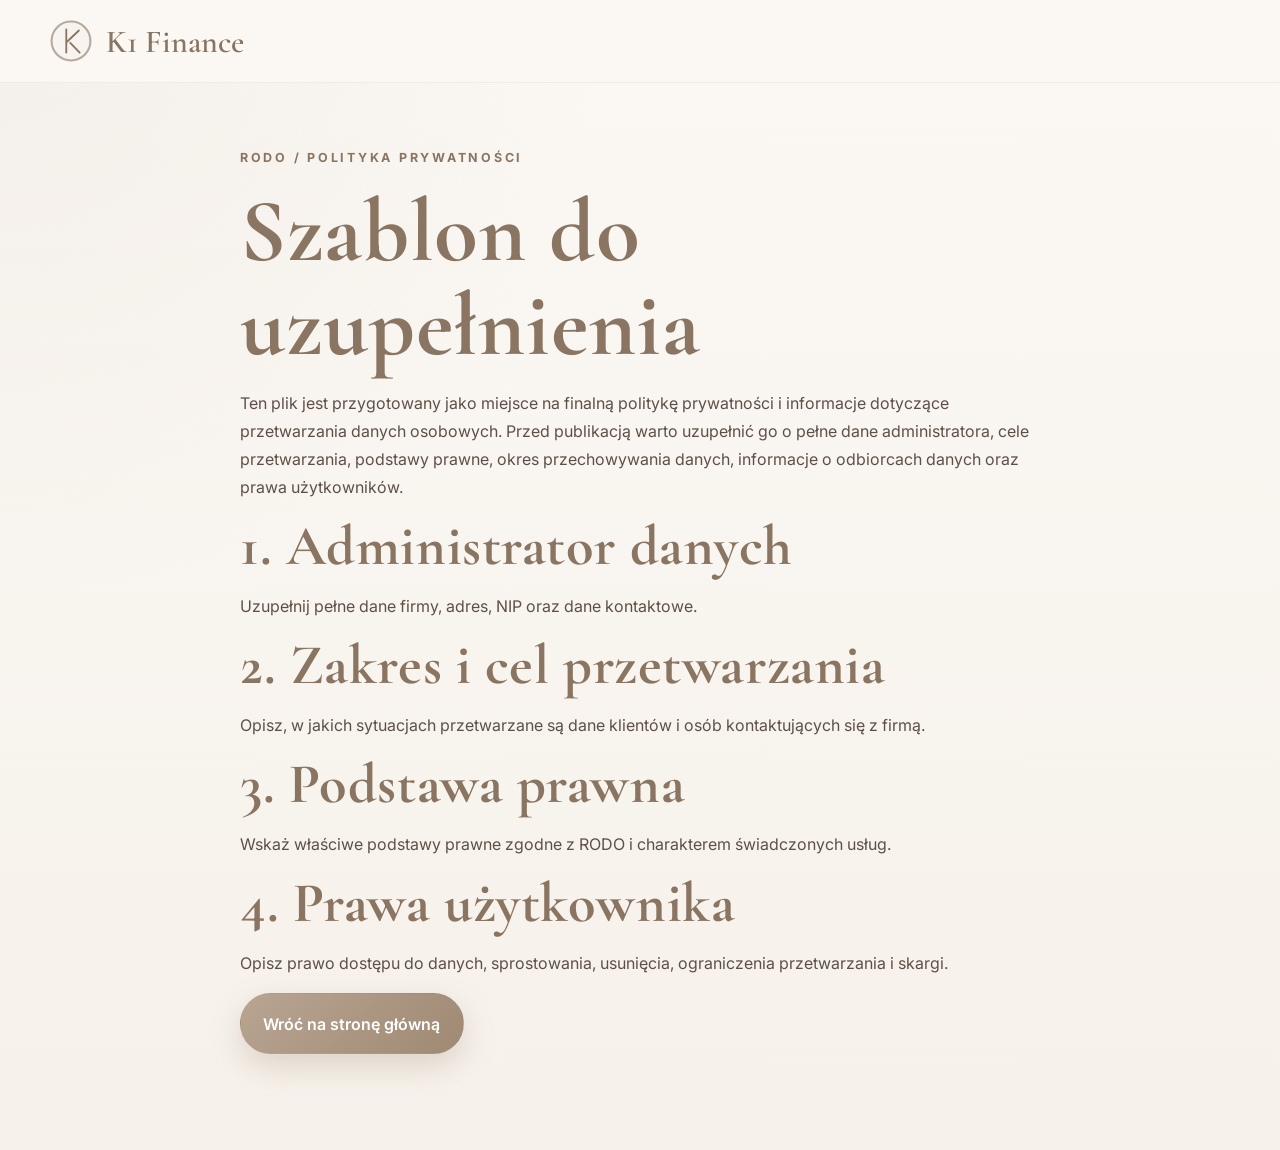
==== privacy.html @ 9436046a "draft" ====
<!DOCTYPE html>
<html lang="pl">
  <head>
    <meta charset="UTF-8" />
    <meta name="viewport" content="width=device-width, initial-scale=1.0" />
    <title>RODO / Polityka prywatności — K1 Finance</title>
    <link rel="preconnect" href="https://fonts.googleapis.com" />
    <link rel="preconnect" href="https://fonts.gstatic.com" crossorigin />
    <link
      href="https://fonts.googleapis.com/css2?family=Cormorant+Garamond:wght@500;600;700&family=Inter:wght@400;500;600;700&display=swap"
      rel="stylesheet"
    />
    <link rel="stylesheet" href="styles.css" />
  </head>
  <body class="privacy-page">
    <header class="header header--solid">
      <div class="container header__inner">
        <a class="brand" href="index.html">
          <img src="assets/logo-mark.svg" alt="K1 Finance" class="brand__mark" />
          <span class="brand__text">K1 Finance</span>
        </a>
      </div>
    </header>

    <main class="section">
      <div class="container prose">
        <p class="section__eyebrow">RODO / Polityka prywatności</p>
        <h1>Szablon do uzupełnienia</h1>
        <p>
          Ten plik jest przygotowany jako miejsce na finalną politykę prywatności i informacje
          dotyczące przetwarzania danych osobowych. Przed publikacją warto uzupełnić go o pełne
          dane administratora, cele przetwarzania, podstawy prawne, okres przechowywania danych,
          informacje o odbiorcach danych oraz prawa użytkowników.
        </p>

        <h2>1. Administrator danych</h2>
        <p>Uzupełnij pełne dane firmy, adres, NIP oraz dane kontaktowe.</p>

        <h2>2. Zakres i cel przetwarzania</h2>
        <p>Opisz, w jakich sytuacjach przetwarzane są dane klientów i osób kontaktujących się z firmą.</p>

        <h2>3. Podstawa prawna</h2>
        <p>Wskaż właściwe podstawy prawne zgodne z RODO i charakterem świadczonych usług.</p>

        <h2>4. Prawa użytkownika</h2>
        <p>Opisz prawo dostępu do danych, sprostowania, usunięcia, ograniczenia przetwarzania i skargi.</p>

        <p><a class="btn btn--primary" href="index.html">Wróć na stronę główną</a></p>
      </div>
    </main>
  </body>
</html>
---- styles.css ----
:root {
  --bg: #f7f3ee;
  --surface: #fffdfa;
  --surface-2: #efe8de;
  --surface-3: rgba(255, 253, 250, 0.72);
  --text: #5d5147;
  --text-strong: #8a7562;
  --line: rgba(138, 117, 98, 0.18);
  --shadow: 0 18px 60px rgba(114, 95, 76, 0.12);
  --radius: 28px;
  --radius-sm: 18px;
  --container: 1180px;
}

* { box-sizing: border-box; }
html { scroll-behavior: smooth; }
body {
  margin: 0;
  font-family: 'Inter', sans-serif;
  background:
    radial-gradient(circle at top left, rgba(190, 178, 165, 0.12), transparent 35%),
    linear-gradient(180deg, #fbf8f4 0%, #f6f1ea 100%);
  color: var(--text);
}
img { max-width: 100%; display: block; }
a { color: inherit; text-decoration: none; }
p { line-height: 1.75; margin: 0 0 1rem; }
h1, h2, h3 {
  margin: 0 0 1rem;
  line-height: 1.05;
  font-family: 'Cormorant Garamond', serif;
  color: var(--text-strong);
  letter-spacing: 0.01em;
}
h1 { font-size: clamp(3rem, 7vw, 6rem); }
h2 { font-size: clamp(2.3rem, 4.4vw, 4rem); }
h3 { font-size: 1.7rem; }

.container { width: min(calc(100% - 2rem), var(--container)); margin: 0 auto; }
.site-shell { overflow: clip; }

.header {
  position: sticky;
  top: 0;
  z-index: 40;
  backdrop-filter: blur(16px);
  background: rgba(251, 248, 244, 0.72);
  border-bottom: 1px solid rgba(138, 117, 98, 0.1);
}
.header--solid { position: relative; background: rgba(251, 248, 244, 0.96); }
.header__inner {
  min-height: 82px;
  display: flex;
  align-items: center;
  justify-content: space-between;
  gap: 1rem;
}
.brand { display: inline-flex; align-items: center; gap: 0.85rem; font-weight: 600; }
.brand__mark { width: 42px; height: 42px; }
.brand__text {
  font-family: 'Cormorant Garamond', serif;
  font-size: 2rem;
  color: var(--text-strong);
}

.nav { display: flex; align-items: center; gap: 1.4rem; }
.nav a { font-size: 0.98rem; color: var(--text); }
.nav__cta {
  padding: 0.8rem 1.1rem;
  border-radius: 999px;
  border: 1px solid rgba(138, 117, 98, 0.18);
  background: rgba(255,255,255,0.65);
}

.nav-toggle {
  display: none;
  width: 46px;
  height: 46px;
  border-radius: 14px;
  border: 1px solid var(--line);
  background: rgba(255,255,255,0.8);
  padding: 0;
}
.nav-toggle span {
  display: block;
  width: 20px;
  height: 2px;
  margin: 5px auto;
  background: var(--text-strong);
}

.hero {
  position: relative;
  padding: 4.5rem 0 3rem;
}
.hero__grid {
  display: grid;
  grid-template-columns: 1.1fr 0.9fr;
  align-items: center;
  gap: 3rem;
}
.eyebrow,
.section__eyebrow {
  text-transform: uppercase;
  letter-spacing: 0.22em;
  color: var(--text-strong);
  font-size: 0.78rem;
  margin-bottom: 1rem;
  font-weight: 700;
}
.hero__lead { font-size: 1.45rem; max-width: 48rem; margin-bottom: 1.4rem; }
.script {
  font-family: 'Parisienne', cursive;
  color: #72675c;
  line-height: 1.45;
}
.hero__list {
  list-style: none;
  padding: 0;
  margin: 1.6rem 0 2rem;
  display: grid;
  grid-template-columns: repeat(2, minmax(0, 1fr));
  gap: 0.95rem;
}
.hero__list li {
  position: relative;
  padding: 1rem 1rem 1rem 3.1rem;
  background: var(--surface-3);
  border: 1px solid rgba(138,117,98,0.14);
  border-radius: 18px;
  box-shadow: var(--shadow);
  min-height: 72px;
  display: flex;
  align-items: center;
}
.hero__list li::before {
  content: '✓';
  position: absolute;
  left: 1rem;
  top: 50%;
  transform: translateY(-50%);
  width: 30px;
  height: 30px;
  border-radius: 50%;
  display: grid;
  place-items: center;
  border: 1px solid rgba(138, 117, 98, 0.25);
  color: var(--text-strong);
  font-weight: 700;
}
.hero__actions,
.consultation__actions,
.pricing-box__cta {
  display: flex;
  flex-wrap: wrap;
  gap: 1rem;
}
.btn {
  display: inline-flex;
  align-items: center;
  justify-content: center;
  min-height: 54px;
  padding: 0.95rem 1.4rem;
  border-radius: 999px;
  border: 1px solid transparent;
  font-weight: 600;
  transition: transform 0.2s ease, box-shadow 0.2s ease, background 0.2s ease;
}
.btn:hover { transform: translateY(-2px); }
.btn--primary {
  background: linear-gradient(135deg, #b8a592 0%, #9f8973 100%);
  color: white;
  box-shadow: 0 12px 30px rgba(159, 137, 115, 0.28);
}
.btn--secondary,
.btn--ghost {
  border-color: rgba(138, 117, 98, 0.18);
  background: rgba(255,255,255,0.68);
}
.trust-row {
  margin-top: 2rem;
  display: grid;
  grid-template-columns: repeat(3, minmax(0, 1fr));
  gap: 1rem;
}
.trust-row article,
.card,
.contact-card,
.pricing-box,
.consultation {
  background: rgba(255, 253, 250, 0.75);
  border: 1px solid rgba(138, 117, 98, 0.14);
  box-shadow: var(--shadow);
  backdrop-filter: blur(10px);
}
.trust-row article {
  border-radius: 22px;
  padding: 1.2rem 1.25rem;
}
.trust-row strong {
  display: block;
  margin-bottom: 0.4rem;
  color: var(--text-strong);
  text-transform: uppercase;
  letter-spacing: 0.06em;
  font-size: 0.88rem;
}

.hero-card {
  position: relative;
  padding: 1rem;
  border-radius: 38px;
  background: linear-gradient(180deg, rgba(255,255,255,0.65), rgba(239,232,222,0.88));
  border: 1px solid rgba(138,117,98,0.16);
  box-shadow: 0 30px 80px rgba(114, 95, 76, 0.18);
}
.hero-card img {
  border-radius: 28px;
  aspect-ratio: 4 / 5;
  object-fit: cover;
  width: 100%;
}
.hero-card__badge {
  position: absolute;
  left: -22px;
  bottom: 24px;
  width: 180px;
  height: 180px;
  border-radius: 50%;
  background: rgba(248, 244, 239, 0.92);
  border: 8px solid rgba(182, 170, 154, 0.45);
  display: grid;
  place-items: center;
  text-align: center;
  box-shadow: var(--shadow);
}
.hero-card__badge span {
  display: block;
  font-family: 'Cormorant Garamond', serif;
  font-size: 4.5rem;
  color: var(--text-strong);
  line-height: 0.8;
}
.hero-card__badge strong {
  display: block;
  font-family: 'Cormorant Garamond', serif;
  font-size: 2.3rem;
  color: var(--text-strong);
  margin-top: -0.3rem;
}
.hero__texture {
  position: absolute;
  border-radius: 999px;
  border: 1px solid rgba(138,117,98,0.12);
  pointer-events: none;
}
.hero__texture--one {
  width: 580px;
  height: 580px;
  left: -300px;
  top: 150px;
}
.hero__texture--two {
  width: 520px;
  height: 520px;
  right: -280px;
  top: -90px;
}

.section { padding: 5rem 0; }
.section--soft {
  background: linear-gradient(180deg, rgba(255,255,255,0.36), rgba(239,232,222,0.28));
  border-top: 1px solid rgba(138,117,98,0.08);
  border-bottom: 1px solid rgba(138,117,98,0.08);
}
.section--accent { background: linear-gradient(180deg, rgba(190,178,165,0.09), rgba(255,255,255,0)); }
.split {
  display: grid;
  grid-template-columns: 0.95fr 1.05fr;
  gap: 2.5rem;
  align-items: start;
}
.section-heading { max-width: 740px; margin-bottom: 2rem; }
.cards { display: grid; gap: 1.3rem; }
.cards--services { grid-template-columns: repeat(4, minmax(0, 1fr)); }
.card {
  border-radius: 28px;
  padding: 1.7rem;
}
.icon-box {
  width: 54px;
  height: 54px;
  display: grid;
  place-items: center;
  border-radius: 16px;
  background: rgba(184, 165, 146, 0.14);
  color: var(--text-strong);
  font-weight: 700;
  margin-bottom: 1rem;
}
.service-card p { margin-bottom: 0; }

.pricing-box,
.consultation {
  border-radius: 36px;
  padding: 2.2rem;
}
.pricing-box {
  display: grid;
  grid-template-columns: 1.15fr 0.85fr;
  gap: 2rem;
  align-items: center;
}
.note { font-size: 0.95rem; color: #76695d; }

.contact-grid {
  display: grid;
  grid-template-columns: 0.9fr 1.1fr;
  gap: 2rem;
  align-items: start;
}
.contact-cards {
  display: grid;
  grid-template-columns: repeat(2, minmax(0, 1fr));
  gap: 1rem;
}
.contact-card {
  border-radius: 24px;
  padding: 1.4rem;
  min-height: 180px;
  display: flex;
  flex-direction: column;
  justify-content: space-between;
}
.contact-card__label {
  display: inline-block;
  margin-bottom: 1rem;
  text-transform: uppercase;
  letter-spacing: 0.14em;
  font-size: 0.76rem;
  color: var(--text-strong);
  font-weight: 700;
}
.contact-card strong {
  font-family: 'Cormorant Garamond', serif;
  font-size: 2rem;
  color: var(--text-strong);
  line-height: 1.1;
}
.contact-card small { color: #7f7267; }

.footer {
  padding: 3rem 0 2rem;
  background: #f1ebe4;
  border-top: 1px solid rgba(138,117,98,0.12);
}
.footer__grid {
  display: grid;
  grid-template-columns: 1.2fr 1fr 1fr 1fr;
  gap: 2rem;
}
.brand--footer { margin-bottom: 1rem; }
.footer__text { max-width: 26rem; }
.footer h3 {
  font-size: 1.35rem;
  margin-bottom: 0.8rem;
}
.footer__list {
  list-style: none;
  padding: 0;
  margin: 0;
  display: grid;
  gap: 0.7rem;
}
.footer__bottom {
  margin-top: 2rem;
  padding-top: 1rem;
  border-top: 1px solid rgba(138,117,98,0.12);
  display: flex;
  justify-content: space-between;
  gap: 1rem;
  flex-wrap: wrap;
  color: #7f7267;
}

.prose { max-width: 800px; }
.privacy-page .section { padding-top: 4rem; }

@media (max-width: 1080px) {
  .hero__grid,
  .split,
  .pricing-box,
  .contact-grid,
  .footer__grid,
  .cards--services {
    grid-template-columns: 1fr 1fr;
  }
  .cards--services { grid-template-columns: repeat(2, minmax(0, 1fr)); }
}

@media (max-width: 820px) {
  h1 { font-size: clamp(2.6rem, 12vw, 4rem); }
  h2 { font-size: clamp(2rem, 10vw, 3rem); }
  .nav-toggle { display: block; }
  .nav {
    position: absolute;
    top: calc(100% + 0.5rem);
    left: 1rem;
    right: 1rem;
    padding: 1rem;
    border-radius: 24px;
    background: rgba(251,248,244,0.97);
    border: 1px solid var(--line);
    box-shadow: var(--shadow);
    display: none;
    flex-direction: column;
    align-items: stretch;
  }
  .nav.is-open { display: flex; }
  .hero__grid,
  .split,
  .pricing-box,
  .contact-grid,
  .footer__grid,
  .cards--services,
  .contact-cards,
  .trust-row,
  .hero__list {
    grid-template-columns: 1fr;
  }
  .hero { padding-top: 2.5rem; }
  .hero-card__badge {
    width: 132px;
    height: 132px;
    left: 10px;
    bottom: -18px;
  }
  .hero-card__badge span { font-size: 3rem; }
  .hero-card__badge strong { font-size: 1.6rem; }
}
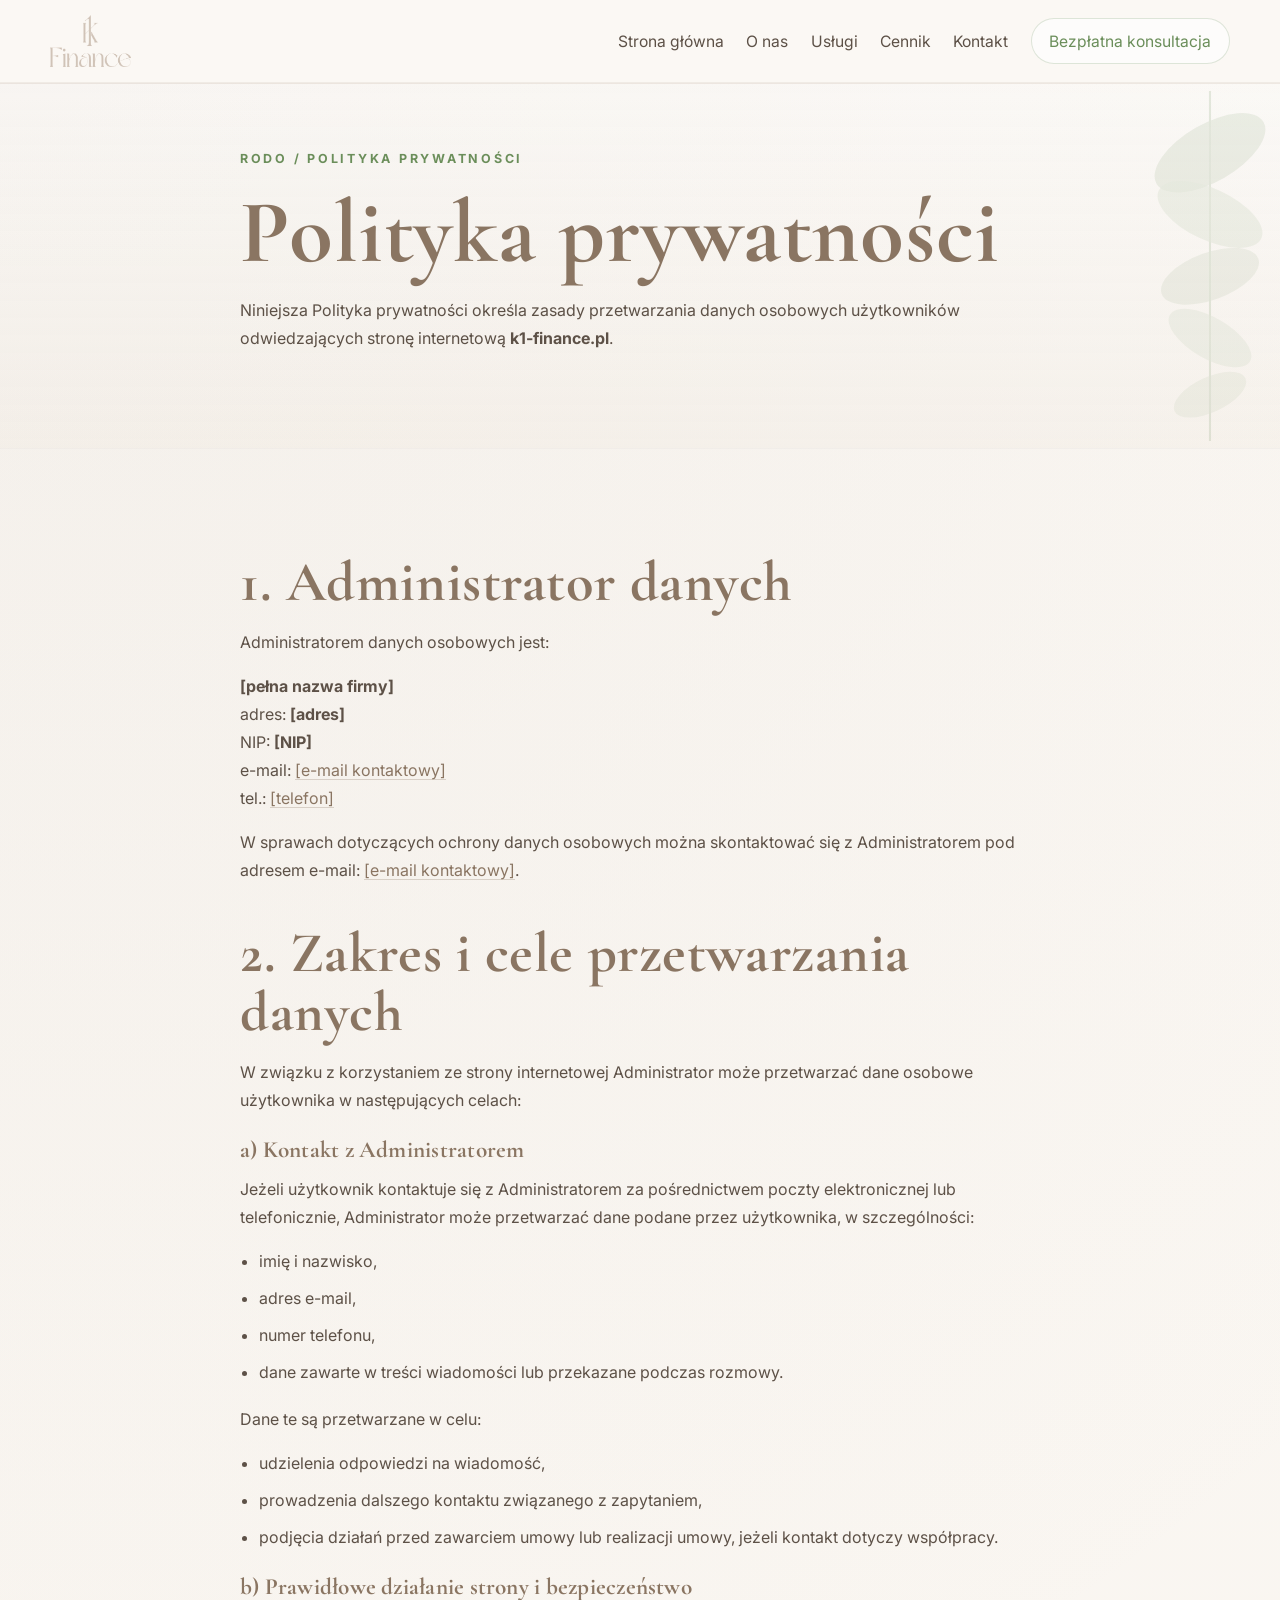
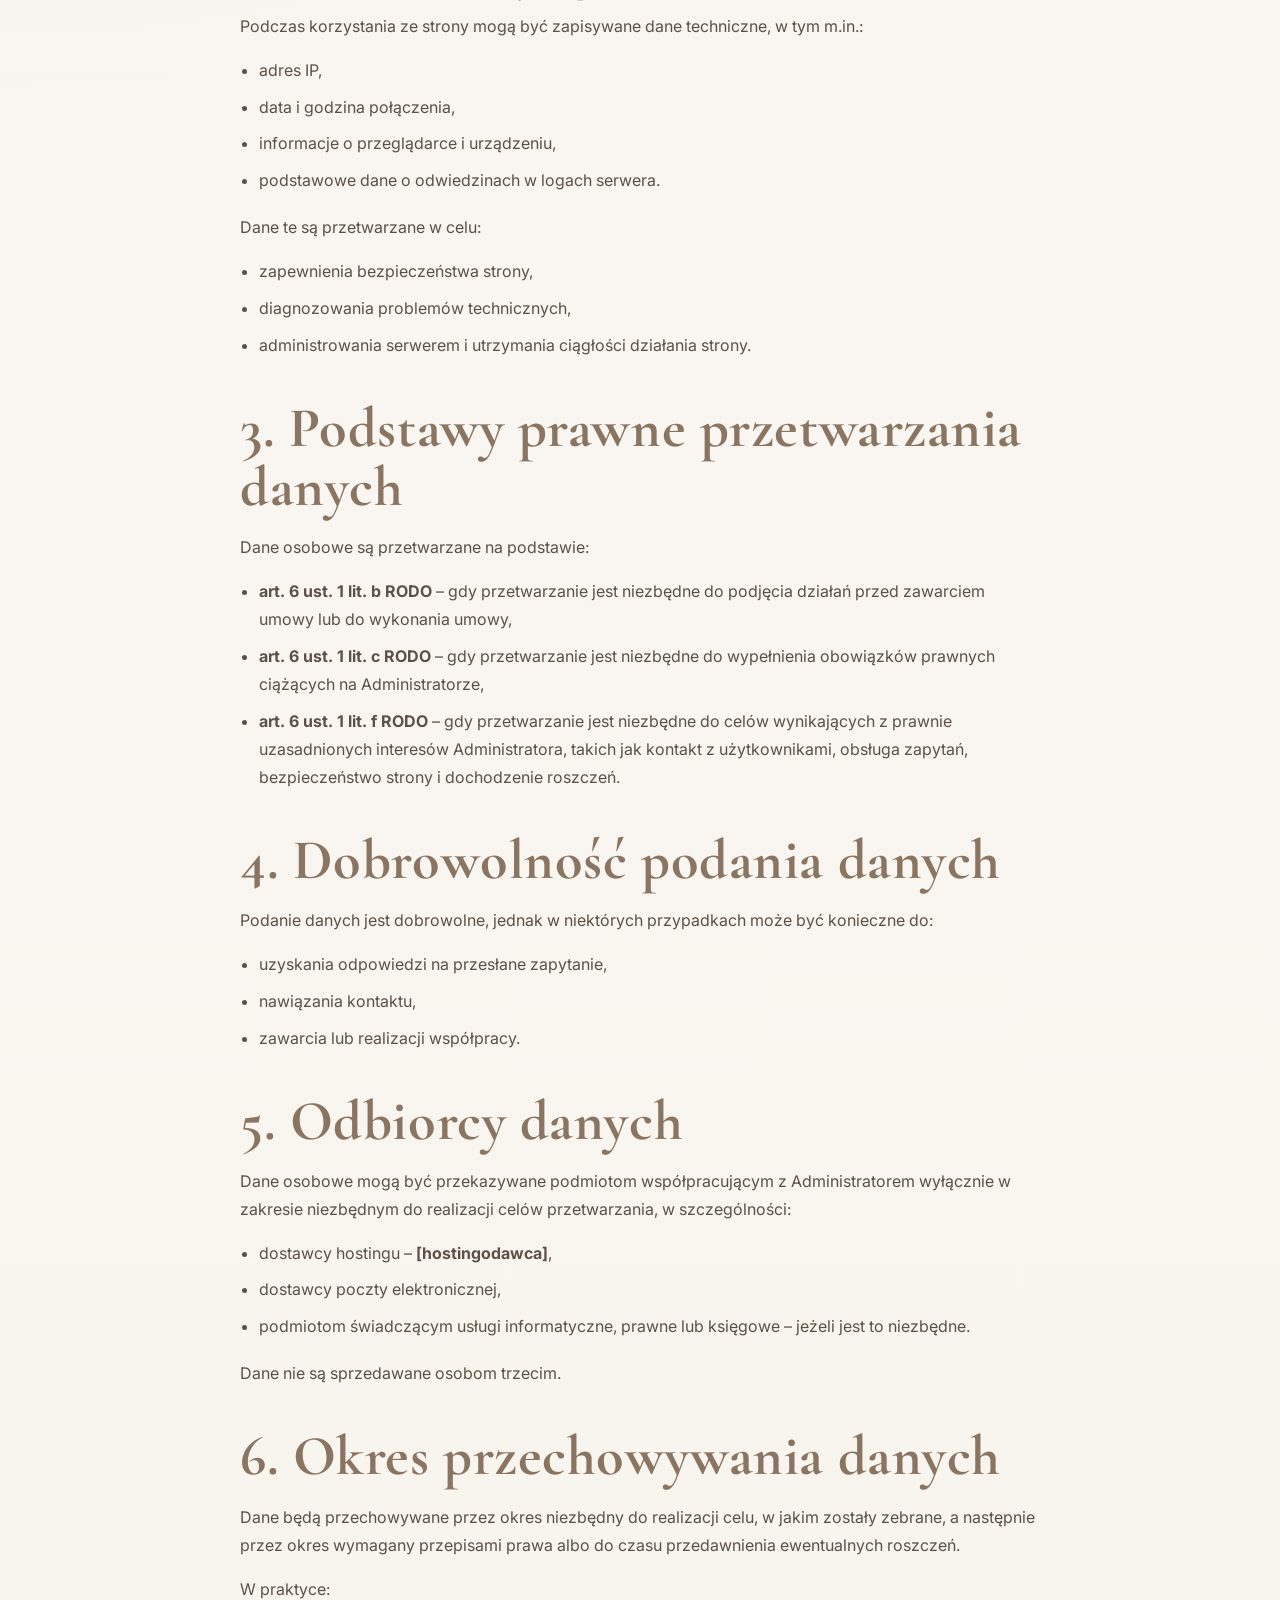
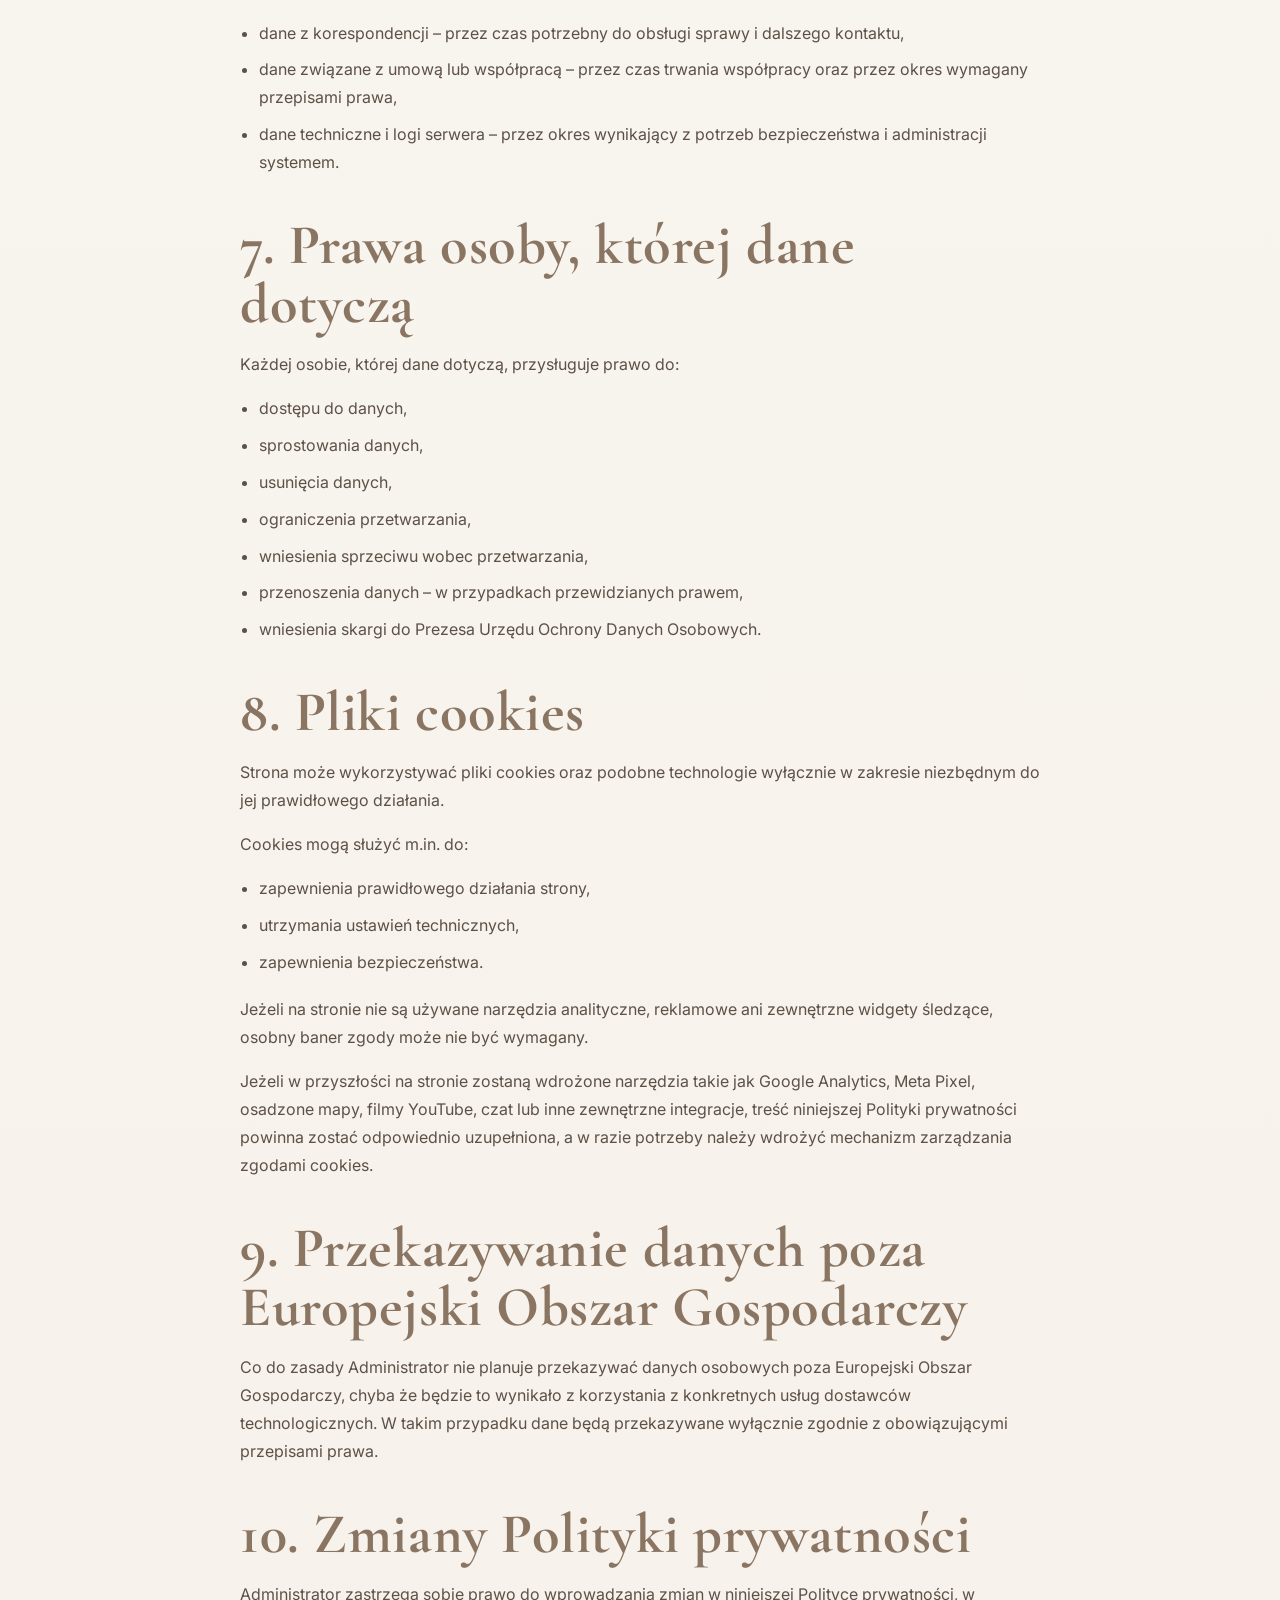
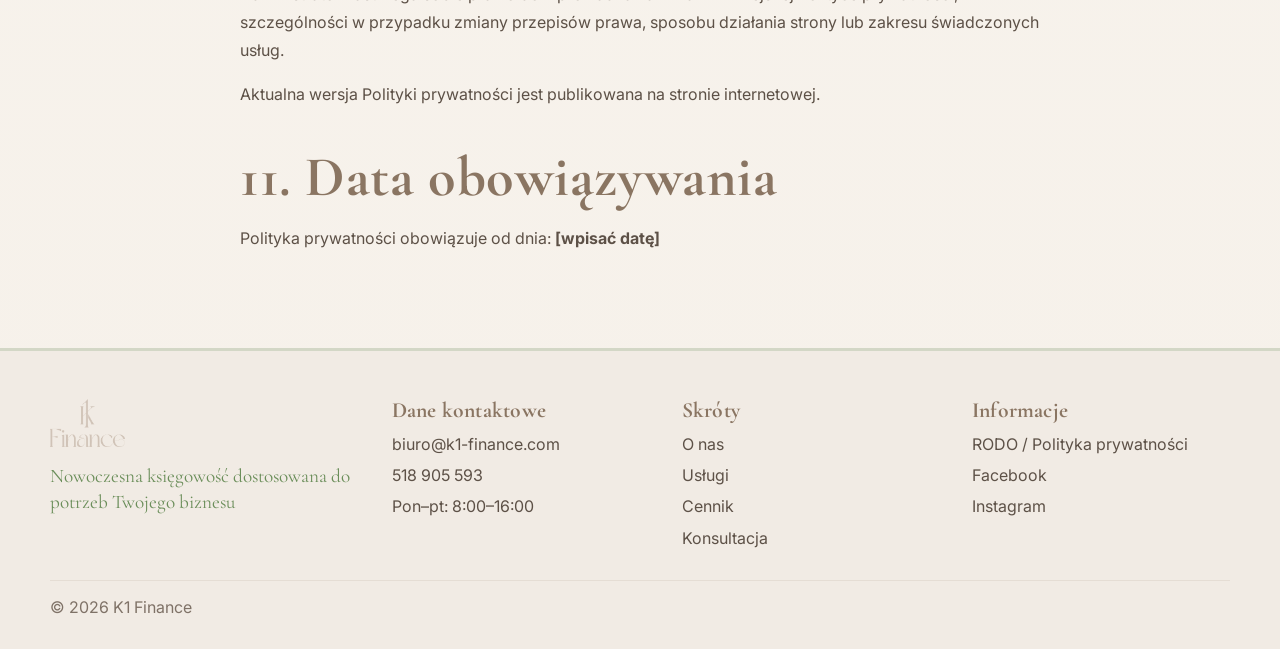
==== commit 62e454ff: "Update rodo" ====
--- a/privacy.html
+++ b/privacy.html
@@ -3,50 +3,271 @@
   <head>
     <meta charset="UTF-8" />
     <meta name="viewport" content="width=device-width, initial-scale=1.0" />
-    <title>RODO / Polityka prywatności — K1 Finance</title>
+    <title>Polityka prywatności — K1 Finance</title>
+    <meta
+      name="description"
+      content="Polityka prywatności i informacje RODO serwisu K1 Finance."
+    />
+    <meta name="theme-color" content="#b7aa9a" />
     <link rel="preconnect" href="https://fonts.googleapis.com" />
     <link rel="preconnect" href="https://fonts.gstatic.com" crossorigin />
     <link
-      href="https://fonts.googleapis.com/css2?family=Cormorant+Garamond:wght@500;600;700&family=Inter:wght@400;500;600;700&display=swap"
+      href="https://fonts.googleapis.com/css2?family=Cormorant+Garamond:wght@500;600;700&family=Inter:wght@400;500;600;700&family=Parisienne&display=swap"
       rel="stylesheet"
     />
+    <link rel="icon" href="assets/logo.png" type="image/svg+xml" />
     <link rel="stylesheet" href="styles.css" />
+    <script defer src="script.js"></script>
   </head>
   <body class="privacy-page">
-    <header class="header header--solid">
-      <div class="container header__inner">
-        <a class="brand" href="index.html">
-          <img src="assets/logo-mark.svg" alt="K1 Finance" class="brand__mark" />
-          <span class="brand__text">K1 Finance</span>
-        </a>
-      </div>
-    </header>
-
-    <main class="section">
-      <div class="container prose">
-        <p class="section__eyebrow">RODO / Polityka prywatności</p>
-        <h1>Szablon do uzupełnienia</h1>
-        <p>
-          Ten plik jest przygotowany jako miejsce na finalną politykę prywatności i informacje
-          dotyczące przetwarzania danych osobowych. Przed publikacją warto uzupełnić go o pełne
-          dane administratora, cele przetwarzania, podstawy prawne, okres przechowywania danych,
-          informacje o odbiorcach danych oraz prawa użytkowników.
-        </p>
-
-        <h2>1. Administrator danych</h2>
-        <p>Uzupełnij pełne dane firmy, adres, NIP oraz dane kontaktowe.</p>
-
-        <h2>2. Zakres i cel przetwarzania</h2>
-        <p>Opisz, w jakich sytuacjach przetwarzane są dane klientów i osób kontaktujących się z firmą.</p>
-
-        <h2>3. Podstawa prawna</h2>
-        <p>Wskaż właściwe podstawy prawne zgodne z RODO i charakterem świadczonych usług.</p>
-
-        <h2>4. Prawa użytkownika</h2>
-        <p>Opisz prawo dostępu do danych, sprostowania, usunięcia, ograniczenia przetwarzania i skargi.</p>
-
-        <p><a class="btn btn--primary" href="index.html">Wróć na stronę główną</a></p>
-      </div>
-    </main>
+    <div class="site-shell">
+      <header class="header header--solid" id="top">
+        <div class="container header__inner">
+          <a class="brand brand--header" href="index.html#top" aria-label="K1 Finance — strona główna">
+            <img src="assets/logo.png" alt="K1 Finance" class="brand__logo" />
+          </a>
+
+          <button class="nav-toggle" aria-expanded="false" aria-controls="site-nav" aria-label="Otwórz menu">
+            <span></span><span></span><span></span>
+          </button>
+
+          <nav class="nav" id="site-nav">
+            <a href="index.html#start">Strona główna</a>
+            <a href="index.html#onas">O nas</a>
+            <a href="index.html#uslugi">Usługi</a>
+            <a href="index.html#wycena">Cennik</a>
+            <a href="index.html#kontakt">Kontakt</a>
+            <a href="index.html#konsultacja" class="nav__cta">Bezpłatna konsultacja</a>
+          </nav>
+        </div>
+      </header>
+
+      <main>
+        <section class="section section--soft section--leaf">
+          <div class="container prose">
+            <p class="section__eyebrow">RODO / Polityka prywatności</p>
+            <h1>Polityka prywatności</h1>
+            <p>
+              Niniejsza Polityka prywatności określa zasady przetwarzania danych osobowych
+              użytkowników odwiedzających stronę internetową <strong>k1-finance.pl</strong>.
+            </p>
+          </div>
+          <div class="leaf-decor leaf-decor--right"></div>
+        </section>
+
+        <section class="section">
+          <div class="container prose">
+            <h2>1. Administrator danych</h2>
+            <p>
+              Administratorem danych osobowych jest:
+            </p>
+            <p>
+              <strong>[pełna nazwa firmy]</strong><br />
+              adres: <strong>[adres]</strong><br />
+              NIP: <strong>[NIP]</strong><br />
+              e-mail: <a href="mailto:[e-mail kontaktowy]">[e-mail kontaktowy]</a><br />
+              tel.: <a href="tel:[telefon]">[telefon]</a>
+            </p>
+            <p>
+              W sprawach dotyczących ochrony danych osobowych można skontaktować się z Administratorem
+              pod adresem e-mail: <a href="mailto:[e-mail kontaktowy]">[e-mail kontaktowy]</a>.
+            </p>
+
+            <h2>2. Zakres i cele przetwarzania danych</h2>
+            <p>
+              W związku z korzystaniem ze strony internetowej Administrator może przetwarzać dane
+              osobowe użytkownika w następujących celach:
+            </p>
+
+            <h3>a) Kontakt z Administratorem</h3>
+            <p>
+              Jeżeli użytkownik kontaktuje się z Administratorem za pośrednictwem poczty elektronicznej
+              lub telefonicznie, Administrator może przetwarzać dane podane przez użytkownika,
+              w szczególności:
+            </p>
+            <ul>
+              <li>imię i nazwisko,</li>
+              <li>adres e-mail,</li>
+              <li>numer telefonu,</li>
+              <li>dane zawarte w treści wiadomości lub przekazane podczas rozmowy.</li>
+            </ul>
+            <p>Dane te są przetwarzane w celu:</p>
+            <ul>
+              <li>udzielenia odpowiedzi na wiadomość,</li>
+              <li>prowadzenia dalszego kontaktu związanego z zapytaniem,</li>
+              <li>podjęcia działań przed zawarciem umowy lub realizacji umowy, jeżeli kontakt dotyczy współpracy.</li>
+            </ul>
+
+            <h3>b) Prawidłowe działanie strony i bezpieczeństwo</h3>
+            <p>
+              Podczas korzystania ze strony mogą być zapisywane dane techniczne, w tym m.in.:
+            </p>
+            <ul>
+              <li>adres IP,</li>
+              <li>data i godzina połączenia,</li>
+              <li>informacje o przeglądarce i urządzeniu,</li>
+              <li>podstawowe dane o odwiedzinach w logach serwera.</li>
+            </ul>
+            <p>Dane te są przetwarzane w celu:</p>
+            <ul>
+              <li>zapewnienia bezpieczeństwa strony,</li>
+              <li>diagnozowania problemów technicznych,</li>
+              <li>administrowania serwerem i utrzymania ciągłości działania strony.</li>
+            </ul>
+
+            <h2>3. Podstawy prawne przetwarzania danych</h2>
+            <p>Dane osobowe są przetwarzane na podstawie:</p>
+            <ul>
+              <li>
+                <strong>art. 6 ust. 1 lit. b RODO</strong> – gdy przetwarzanie jest niezbędne do podjęcia
+                działań przed zawarciem umowy lub do wykonania umowy,
+              </li>
+              <li>
+                <strong>art. 6 ust. 1 lit. c RODO</strong> – gdy przetwarzanie jest niezbędne do wypełnienia
+                obowiązków prawnych ciążących na Administratorze,
+              </li>
+              <li>
+                <strong>art. 6 ust. 1 lit. f RODO</strong> – gdy przetwarzanie jest niezbędne do celów wynikających
+                z prawnie uzasadnionych interesów Administratora, takich jak kontakt z użytkownikami,
+                obsługa zapytań, bezpieczeństwo strony i dochodzenie roszczeń.
+              </li>
+            </ul>
+
+            <h2>4. Dobrowolność podania danych</h2>
+            <p>
+              Podanie danych jest dobrowolne, jednak w niektórych przypadkach może być konieczne do:
+            </p>
+            <ul>
+              <li>uzyskania odpowiedzi na przesłane zapytanie,</li>
+              <li>nawiązania kontaktu,</li>
+              <li>zawarcia lub realizacji współpracy.</li>
+            </ul>
+
+            <h2>5. Odbiorcy danych</h2>
+            <p>
+              Dane osobowe mogą być przekazywane podmiotom współpracującym z Administratorem wyłącznie
+              w zakresie niezbędnym do realizacji celów przetwarzania, w szczególności:
+            </p>
+            <ul>
+              <li>dostawcy hostingu – <strong>[hostingodawca]</strong>,</li>
+              <li>dostawcy poczty elektronicznej,</li>
+              <li>podmiotom świadczącym usługi informatyczne, prawne lub księgowe – jeżeli jest to niezbędne.</li>
+            </ul>
+            <p>Dane nie są sprzedawane osobom trzecim.</p>
+
+            <h2>6. Okres przechowywania danych</h2>
+            <p>
+              Dane będą przechowywane przez okres niezbędny do realizacji celu, w jakim zostały zebrane,
+              a następnie przez okres wymagany przepisami prawa albo do czasu przedawnienia ewentualnych roszczeń.
+            </p>
+            <p>W praktyce:</p>
+            <ul>
+              <li>dane z korespondencji – przez czas potrzebny do obsługi sprawy i dalszego kontaktu,</li>
+              <li>dane związane z umową lub współpracą – przez czas trwania współpracy oraz przez okres wymagany przepisami prawa,</li>
+              <li>dane techniczne i logi serwera – przez okres wynikający z potrzeb bezpieczeństwa i administracji systemem.</li>
+            </ul>
+
+            <h2>7. Prawa osoby, której dane dotyczą</h2>
+            <p>Każdej osobie, której dane dotyczą, przysługuje prawo do:</p>
+            <ul>
+              <li>dostępu do danych,</li>
+              <li>sprostowania danych,</li>
+              <li>usunięcia danych,</li>
+              <li>ograniczenia przetwarzania,</li>
+              <li>wniesienia sprzeciwu wobec przetwarzania,</li>
+              <li>przenoszenia danych – w przypadkach przewidzianych prawem,</li>
+              <li>wniesienia skargi do Prezesa Urzędu Ochrony Danych Osobowych.</li>
+            </ul>
+
+            <h2>8. Pliki cookies</h2>
+            <p>
+              Strona może wykorzystywać pliki cookies oraz podobne technologie wyłącznie w zakresie
+              niezbędnym do jej prawidłowego działania.
+            </p>
+            <p>Cookies mogą służyć m.in. do:</p>
+            <ul>
+              <li>zapewnienia prawidłowego działania strony,</li>
+              <li>utrzymania ustawień technicznych,</li>
+              <li>zapewnienia bezpieczeństwa.</li>
+            </ul>
+            <p>
+              Jeżeli na stronie nie są używane narzędzia analityczne, reklamowe ani zewnętrzne widgety
+              śledzące, osobny baner zgody może nie być wymagany.
+            </p>
+            <p>
+              Jeżeli w przyszłości na stronie zostaną wdrożone narzędzia takie jak Google Analytics,
+              Meta Pixel, osadzone mapy, filmy YouTube, czat lub inne zewnętrzne integracje,
+              treść niniejszej Polityki prywatności powinna zostać odpowiednio uzupełniona,
+              a w razie potrzeby należy wdrożyć mechanizm zarządzania zgodami cookies.
+            </p>
+
+            <h2>9. Przekazywanie danych poza Europejski Obszar Gospodarczy</h2>
+            <p>
+              Co do zasady Administrator nie planuje przekazywać danych osobowych poza Europejski Obszar
+              Gospodarczy, chyba że będzie to wynikało z korzystania z konkretnych usług dostawców technologicznych.
+              W takim przypadku dane będą przekazywane wyłącznie zgodnie z obowiązującymi przepisami prawa.
+            </p>
+
+            <h2>10. Zmiany Polityki prywatności</h2>
+            <p>
+              Administrator zastrzega sobie prawo do wprowadzania zmian w niniejszej Polityce prywatności,
+              w szczególności w przypadku zmiany przepisów prawa, sposobu działania strony lub zakresu świadczonych usług.
+            </p>
+            <p>
+              Aktualna wersja Polityki prywatności jest publikowana na stronie internetowej.
+            </p>
+
+            <h2>11. Data obowiązywania</h2>
+            <p>
+              Polityka prywatności obowiązuje od dnia: <strong>[wpisać datę]</strong>
+            </p>
+          </div>
+        </section>
+      </main>
+
+      <footer class="footer">
+        <div class="container footer__grid">
+          <div>
+            <a class="brand brand--footer" href="index.html#top">
+              <img src="assets/logo.png" alt="K1 Finance" class="brand__logo brand__logo--footer" />
+            </a>
+            <p class="footer__slogan">Nowoczesna księgowość dostosowana do potrzeb Twojego biznesu</p>
+          </div>
+
+          <div>
+            <h3>Dane kontaktowe</h3>
+            <ul class="footer__list">
+              <li><a href="mailto:biuro@k1-finance.com">biuro@k1-finance.com</a></li>
+              <li><a href="tel:+48518905593">518 905 593</a></li>
+              <li>Pon–pt: 8:00–16:00</li>
+            </ul>
+          </div>
+
+          <div>
+            <h3>Skróty</h3>
+            <ul class="footer__list">
+              <li><a href="index.html#onas">O nas</a></li>
+              <li><a href="index.html#uslugi">Usługi</a></li>
+              <li><a href="index.html#wycena">Cennik</a></li>
+              <li><a href="index.html#konsultacja">Konsultacja</a></li>
+            </ul>
+          </div>
+
+          <div>
+            <h3>Informacje</h3>
+            <ul class="footer__list">
+              <li><a href="privacy.html" aria-current="page">RODO / Polityka prywatności</a></li>
+              <li><a href="https://facebook.com/" target="_blank" rel="noreferrer">Facebook</a></li>
+              <li><a href="https://instagram.com/" target="_blank" rel="noreferrer">Instagram</a></li>
+            </ul>
+          </div>
+        </div>
+
+        <div class="container footer__bottom">
+          <span>© <span id="year"></span> K1 Finance</span>
+          <span></span>
+        </div>
+      </footer>
+    </div>
   </body>
 </html>
--- a/styles.css
+++ b/styles.css
@@ -5,6 +5,9 @@
   --surface-3: rgba(255, 253, 250, 0.72);
   --text: #5d5147;
   --text-strong: #8a7562;
+  --sage: #6B8E5A;
+  --sage-light: rgba(107, 142, 90, 0.12);
+  --sage-mid: rgba(107, 142, 90, 0.22);
   --line: rgba(138, 117, 98, 0.18);
   --shadow: 0 18px 60px rgba(114, 95, 76, 0.12);
   --radius: 28px;
@@ -62,14 +65,18 @@
   font-size: 2rem;
   color: var(--text-strong);
 }
+.brand__logo { height: 52px; width: auto; }
+.brand--header { display: inline-flex; align-items: center; }
+.brand__logo--footer { height: 48px; }
 
 .nav { display: flex; align-items: center; gap: 1.4rem; }
 .nav a { font-size: 0.98rem; color: var(--text); }
 .nav__cta {
   padding: 0.8rem 1.1rem;
   border-radius: 999px;
-  border: 1px solid rgba(138, 117, 98, 0.18);
+  border: 1px solid var(--sage-mid);
   background: rgba(255,255,255,0.65);
+  color: var(--sage) !important;
 }
 
 .nav-toggle {
@@ -91,29 +98,52 @@
 
 .hero {
   position: relative;
-  padding: 4.5rem 0 3rem;
-}
-.hero__grid {
-  display: grid;
-  grid-template-columns: 1.1fr 0.9fr;
-  align-items: center;
-  gap: 3rem;
+  padding: 2rem 0 3rem;
+}
+.hero-banner {
+  position: relative;
+  border-radius: var(--radius);
+  overflow: hidden;
+  margin-bottom: 2rem;
+}
+.hero-banner__img {
+  width: 100%;
+  height: auto;
+  aspect-ratio: 3840 / 1600;
+  object-fit: cover;
+  display: block;
+}
+.hero-banner__overlay {
+  position: absolute;
+  inset: 0;
+  background: linear-gradient(to top, rgba(93,81,71,0.72) 0%, rgba(93,81,71,0.20) 60%, transparent 100%);
+  display: flex;
+  flex-direction: column;
+  justify-content: flex-end;
+  padding: 2.5rem;
+}
+.hero-banner__overlay h1 {
+  color: #fff;
+  font-size: clamp(2.2rem, 5vw, 4rem);
+  margin-bottom: 0.6rem;
+  text-shadow: 0 2px 16px rgba(0,0,0,0.18);
+}
+.hero-banner__overlay .hero__lead {
+  color: rgba(255,255,255,0.88);
+  font-size: 1.15rem;
+  max-width: 42rem;
+  margin-bottom: 0;
 }
 .eyebrow,
 .section__eyebrow {
   text-transform: uppercase;
   letter-spacing: 0.22em;
-  color: var(--text-strong);
+  color: var(--sage);
   font-size: 0.78rem;
   margin-bottom: 1rem;
   font-weight: 700;
 }
 .hero__lead { font-size: 1.45rem; max-width: 48rem; margin-bottom: 1.4rem; }
-.script {
-  font-family: 'Parisienne', cursive;
-  color: #72675c;
-  line-height: 1.45;
-}
 .hero__list {
   list-style: none;
   padding: 0;
@@ -200,7 +230,7 @@
 .trust-row strong {
   display: block;
   margin-bottom: 0.4rem;
-  color: var(--text-strong);
+  color: var(--sage);
   text-transform: uppercase;
   letter-spacing: 0.06em;
   font-size: 0.88rem;
@@ -273,16 +303,23 @@
   border-top: 1px solid rgba(138,117,98,0.08);
   border-bottom: 1px solid rgba(138,117,98,0.08);
 }
+.section--leaf { position: relative; overflow: hidden; }
 .section--accent { background: linear-gradient(180deg, rgba(190,178,165,0.09), rgba(255,255,255,0)); }
-.split {
-  display: grid;
-  grid-template-columns: 0.95fr 1.05fr;
+
+/* About layout: heading left, text right, stacked on mobile */
+.about-layout {
+  display: grid;
+  grid-template-columns: 0.9fr 1.1fr;
   gap: 2.5rem;
   align-items: start;
 }
+.about-layout__right {
+  padding-top: 2.4rem; /* align with h2 height (below eyebrow) */
+}
+.about-layout__right p { margin-bottom: 1.2rem; }
 .section-heading { max-width: 740px; margin-bottom: 2rem; }
 .cards { display: grid; gap: 1.3rem; }
-.cards--services { grid-template-columns: repeat(4, minmax(0, 1fr)); }
+.cards--services { grid-template-columns: repeat(2, minmax(0, 1fr)); }
 .card {
   border-radius: 28px;
   padding: 1.7rem;
@@ -293,8 +330,8 @@
   display: grid;
   place-items: center;
   border-radius: 16px;
-  background: rgba(184, 165, 146, 0.14);
-  color: var(--text-strong);
+  background: var(--sage-light);
+  color: var(--sage);
   font-weight: 700;
   margin-bottom: 1rem;
 }
@@ -341,6 +378,18 @@
   color: var(--text-strong);
   font-weight: 700;
 }
+.contact-card__icon {
+  display: inline-flex;
+  align-items: center;
+  justify-content: center;
+  width: 52px;
+  height: 52px;
+  border-radius: 16px;
+  background: var(--sage-light);
+  color: var(--sage);
+  margin-bottom: 0.8rem;
+  flex-shrink: 0;
+}
 .contact-card strong {
   font-family: 'Cormorant Garamond', serif;
   font-size: 2rem;
@@ -352,7 +401,7 @@
 .footer {
   padding: 3rem 0 2rem;
   background: #f1ebe4;
-  border-top: 1px solid rgba(138,117,98,0.12);
+  border-top: 3px solid var(--sage-mid);
 }
 .footer__grid {
   display: grid;
@@ -361,6 +410,13 @@
 }
 .brand--footer { margin-bottom: 1rem; }
 .footer__text { max-width: 26rem; }
+.footer__slogan {
+  font-family: 'Cormorant Garamond', serif;
+  font-size: 1.2rem;
+  color: var(--sage);
+  max-width: 26rem;
+  line-height: 1.4;
+}
 .footer h3 {
   font-size: 1.35rem;
   margin-bottom: 0.8rem;
@@ -388,7 +444,7 @@
 
 @media (max-width: 1080px) {
   .hero__grid,
-  .split,
+  .about-layout,
   .pricing-box,
   .contact-grid,
   .footer__grid,
@@ -418,7 +474,7 @@
   }
   .nav.is-open { display: flex; }
   .hero__grid,
-  .split,
+  .about-layout,
   .pricing-box,
   .contact-grid,
   .footer__grid,
@@ -428,7 +484,10 @@
   .hero__list {
     grid-template-columns: 1fr;
   }
-  .hero { padding-top: 2.5rem; }
+  .hero { padding-top: 1rem; }
+  .hero-banner { border-radius: var(--radius-sm); }
+  .hero-banner__img { aspect-ratio: 16 / 9; }
+  .hero-banner__overlay { padding: 1.5rem; }
   .hero-card__badge {
     width: 132px;
     height: 132px;
@@ -438,3 +497,189 @@
   .hero-card__badge span { font-size: 3rem; }
   .hero-card__badge strong { font-size: 1.6rem; }
 }
+
+/* Consultation email line */
+.consultation__email {
+  display: flex;
+  align-items: center;
+  gap: 0.5rem;
+  margin-top: 0.5rem;
+  font-size: 0.98rem;
+  color: var(--text);
+}
+.consultation__email a {
+  color: var(--text-strong);
+  font-weight: 600;
+  text-decoration: underline;
+  text-decoration-color: rgba(138,117,98,0.3);
+  text-underline-offset: 3px;
+}
+
+/* Button icon spacing */
+.btn svg {
+  flex-shrink: 0;
+  margin-right: 0.5rem;
+}
+
+/* Sage leaf decorative elements */
+.leaf-decor {
+  position: absolute;
+  width: 220px;
+  height: 350px;
+  pointer-events: none;
+  opacity: 0.10;
+  z-index: 0;
+}
+.leaf-decor--sm {
+  width: 160px;
+  height: 260px;
+  opacity: 0.08;
+}
+.leaf-decor--right {
+  right: -40px;
+  top: 50%;
+  transform: translateY(-50%);
+  background: url("data:image/svg+xml,%3Csvg xmlns='http://www.w3.org/2000/svg' viewBox='0 0 200 340'%3E%3Cpath d='M100 340 C100 340 100 20 100 0' stroke='%236B8E5A' stroke-width='2' fill='none'/%3E%3Cellipse cx='100' cy='60' rx='60' ry='28' transform='rotate(-30 100 60)' fill='%236B8E5A' opacity='0.7'/%3E%3Cellipse cx='100' cy='120' rx='55' ry='25' transform='rotate(25 100 120)' fill='%237A9E6A' opacity='0.6'/%3E%3Cellipse cx='100' cy='180' rx='50' ry='23' transform='rotate(-20 100 180)' fill='%236B8E5A' opacity='0.55'/%3E%3Cellipse cx='100' cy='240' rx='45' ry='20' transform='rotate(30 100 240)' fill='%237A9E6A' opacity='0.5'/%3E%3Cellipse cx='100' cy='295' rx='38' ry='17' transform='rotate(-25 100 295)' fill='%236B8E5A' opacity='0.45'/%3E%3C/svg%3E") no-repeat center/contain;
+}
+.leaf-decor--left {
+  left: -40px;
+  top: 40%;
+  transform: translateY(-50%) scaleX(-1);
+  background: url("data:image/svg+xml,%3Csvg xmlns='http://www.w3.org/2000/svg' viewBox='0 0 200 340'%3E%3Cpath d='M100 340 C100 340 100 20 100 0' stroke='%236B8E5A' stroke-width='2' fill='none'/%3E%3Cellipse cx='100' cy='60' rx='60' ry='28' transform='rotate(-30 100 60)' fill='%236B8E5A' opacity='0.7'/%3E%3Cellipse cx='100' cy='120' rx='55' ry='25' transform='rotate(25 100 120)' fill='%237A9E6A' opacity='0.6'/%3E%3Cellipse cx='100' cy='180' rx='50' ry='23' transform='rotate(-20 100 180)' fill='%236B8E5A' opacity='0.55'/%3E%3Cellipse cx='100' cy='240' rx='45' ry='20' transform='rotate(30 100 240)' fill='%237A9E6A' opacity='0.5'/%3E%3Cellipse cx='100' cy='295' rx='38' ry='17' transform='rotate(-25 100 295)' fill='%236B8E5A' opacity='0.45'/%3E%3C/svg%3E") no-repeat center/contain;
+}
+
+@media (max-width: 820px) {
+  .leaf-decor { width: 140px; height: 220px; opacity: 0.07; }
+  .leaf-decor--sm { width: 100px; height: 160px; opacity: 0.05; }
+}
+
+
+.section,
+.hero,
+.footer {
+  position: relative;
+  overflow: hidden;
+}
+
+.section > .container,
+.hero .container,
+.footer .container {
+  position: relative;
+  z-index: 2;
+}
+
+.leaf-decor {
+  position: absolute;
+  z-index: 1;
+  pointer-events: none;
+  background-repeat: no-repeat;
+  background-size: contain;
+  background-position: center;
+  opacity: 0.16;
+}
+
+/* O NAS */
+#onas .leaf-decor--right {
+  top: 20px;
+  right: -40px;
+  width: 220px;
+  height: 420px;
+  background-image: url("assets/sage-leaf-1.png");
+  transform: rotate(10deg);
+}
+
+/* USŁUGI */
+#uslugi .leaf-decor--left {
+  bottom: 10px;
+  left: -50px;
+  width: 220px;
+  height: 420px;
+  background-image: url("assets/sage-leaf-1.png");
+  transform: scaleX(-1) rotate(-12deg);
+  opacity: 0.14;
+}
+
+/* CENNIK */
+#wycena .leaf-decor--top-right {
+  top: -20px;
+  right: -30px;
+  width: 180px;
+  height: 320px;
+  background-image: url("assets/sage-leaf-2.png");
+  transform: rotate(16deg);
+  opacity: 0.14;
+}
+
+/* KONTAKT */
+#kontakt .leaf-decor--bottom-left {
+  bottom: -30px;
+  left: -30px;
+  width: 190px;
+  height: 320px;
+  background-image: url("assets/sage-leaf-2.png");
+  transform: scaleX(-1) rotate(-10deg);
+  opacity: 0.15;
+}
+
+@media (max-width: 768px) {
+  .leaf-decor {
+    opacity: 0.1;
+  }
+
+  #onas .leaf-decor--right,
+  #uslugi .leaf-decor--left,
+  #wycena .leaf-decor--top-right,
+  #kontakt .leaf-decor--bottom-left {
+    width: 110px;
+    height: 180px;
+  }
+
+  #onas .leaf-decor--right {
+    right: -20px;
+    top: 10px;
+  }
+
+  #uslugi .leaf-decor--left {
+    left: -20px;
+    bottom: 0;
+  }
+
+  #wycena .leaf-decor--top-right {
+    right: -15px;
+    top: -5px;
+  }
+
+  #kontakt .leaf-decor--bottom-left {
+    left: -15px;
+    bottom: -10px;
+  }
+}
+
+
+.prose ul,
+.prose ol {
+  margin: 0 0 1.2rem 1.2rem;
+  padding: 0;
+}
+
+.prose li {
+  margin-bottom: 0.55rem;
+  line-height: 1.75;
+}
+
+.prose h2 {
+  margin-top: 2.5rem;
+}
+
+.prose h3 {
+  margin-top: 1.5rem;
+  margin-bottom: 0.8rem;
+  font-size: 1.45rem;
+}
+
+.prose a {
+  color: var(--text-strong);
+  text-decoration: underline;
+  text-decoration-color: rgba(138,117,98,0.28);
+  text-underline-offset: 3px;
+}
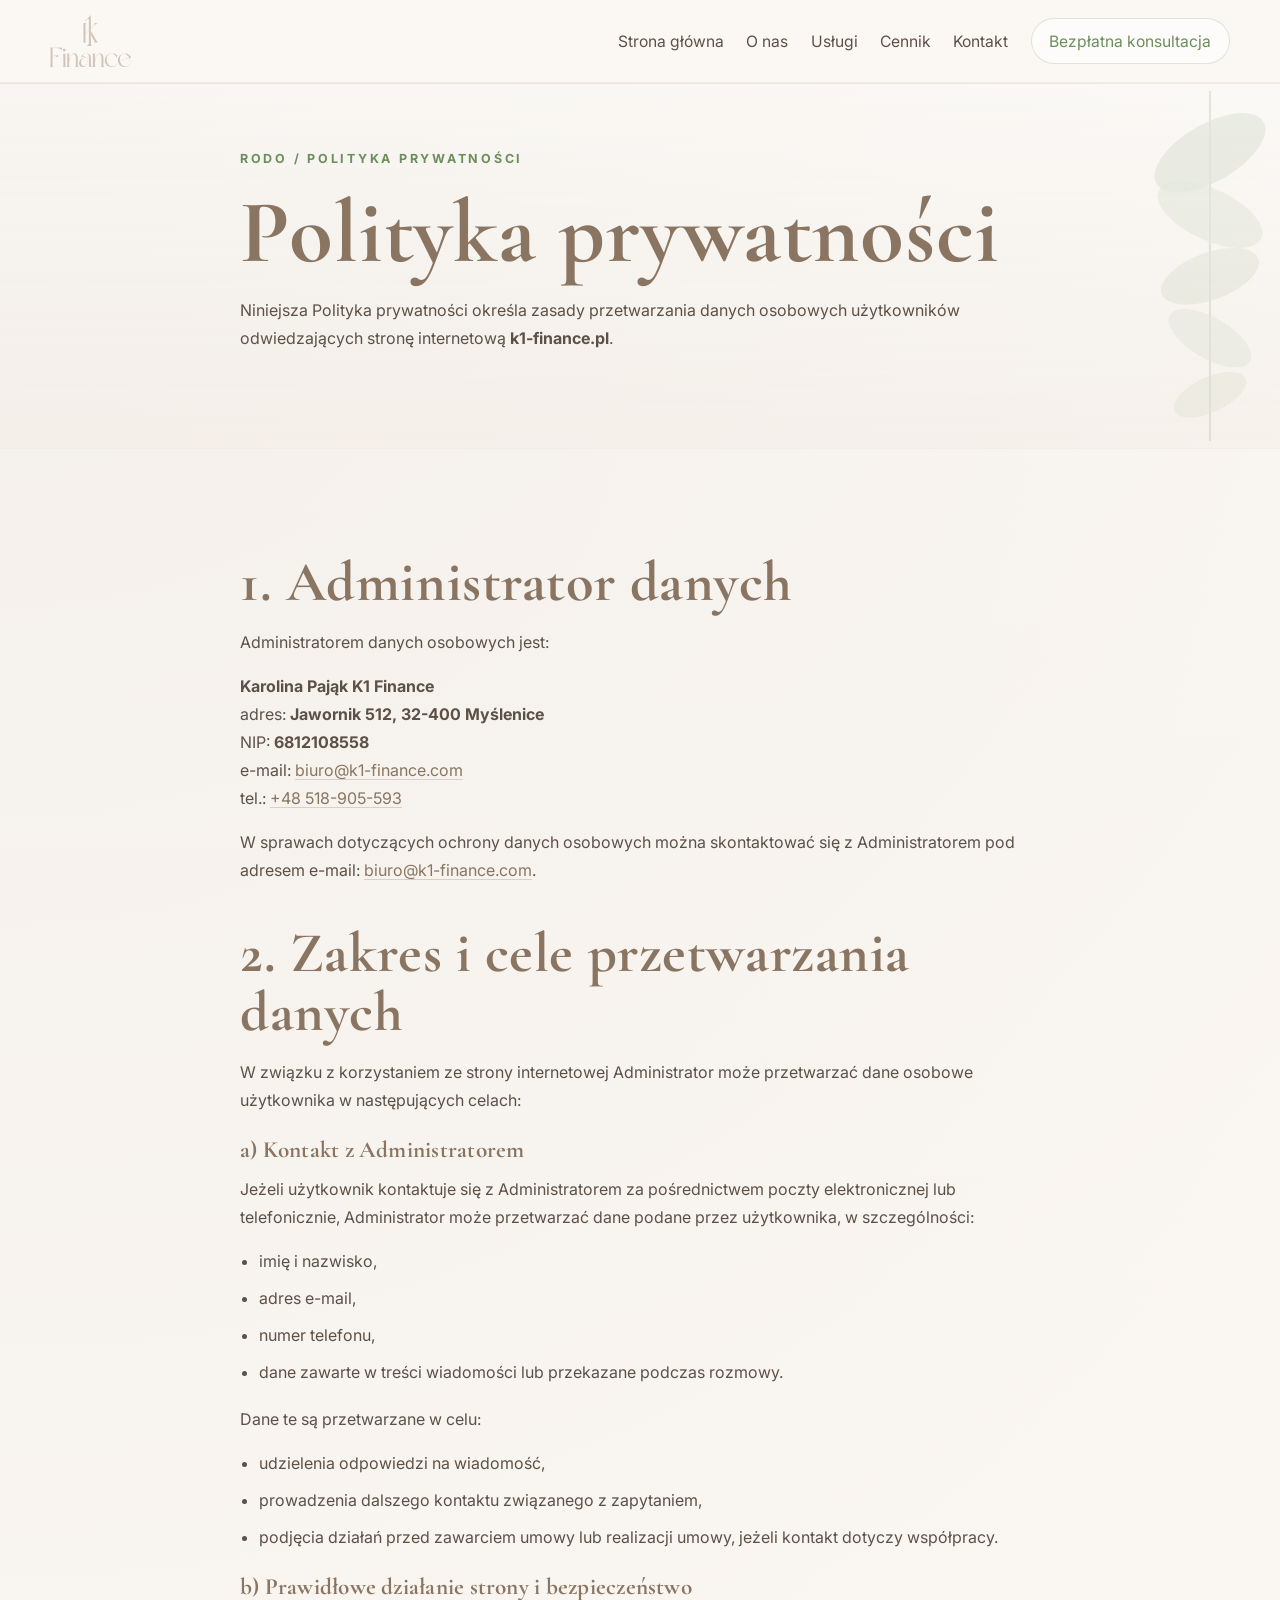
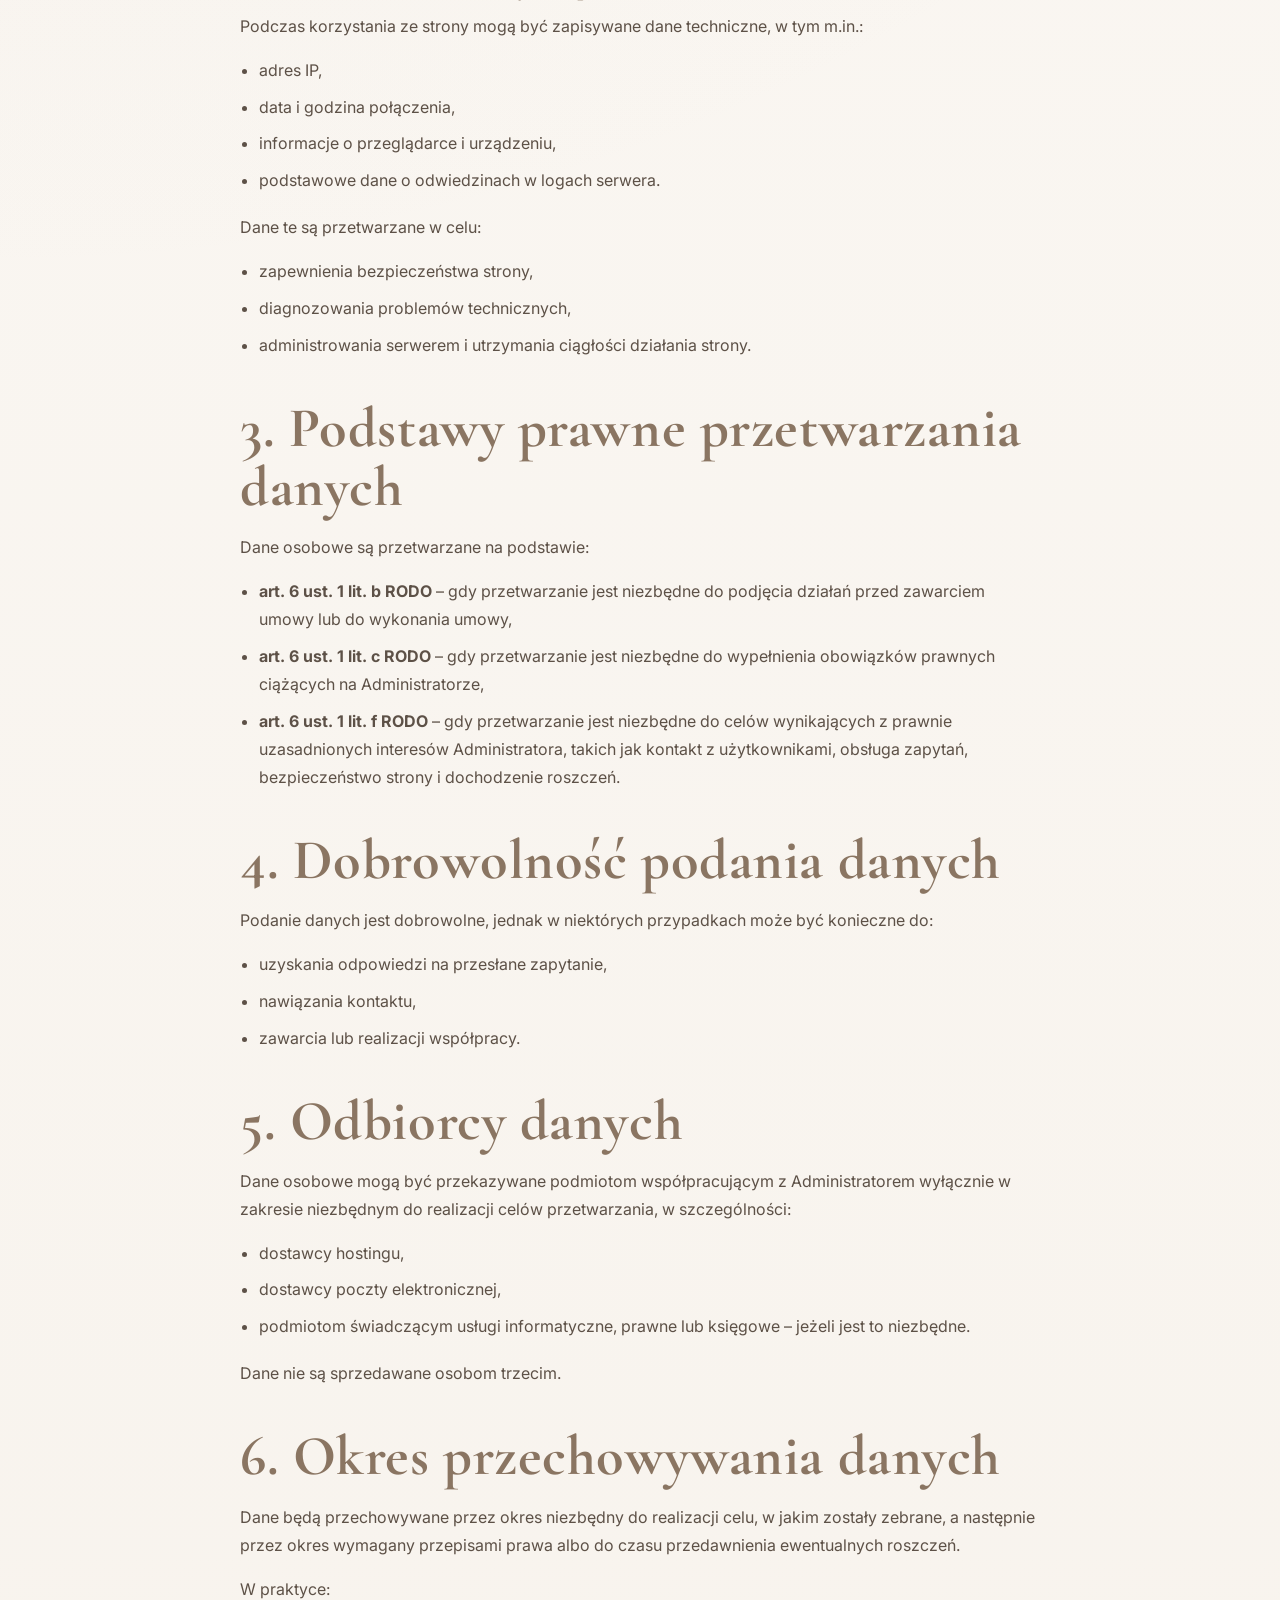
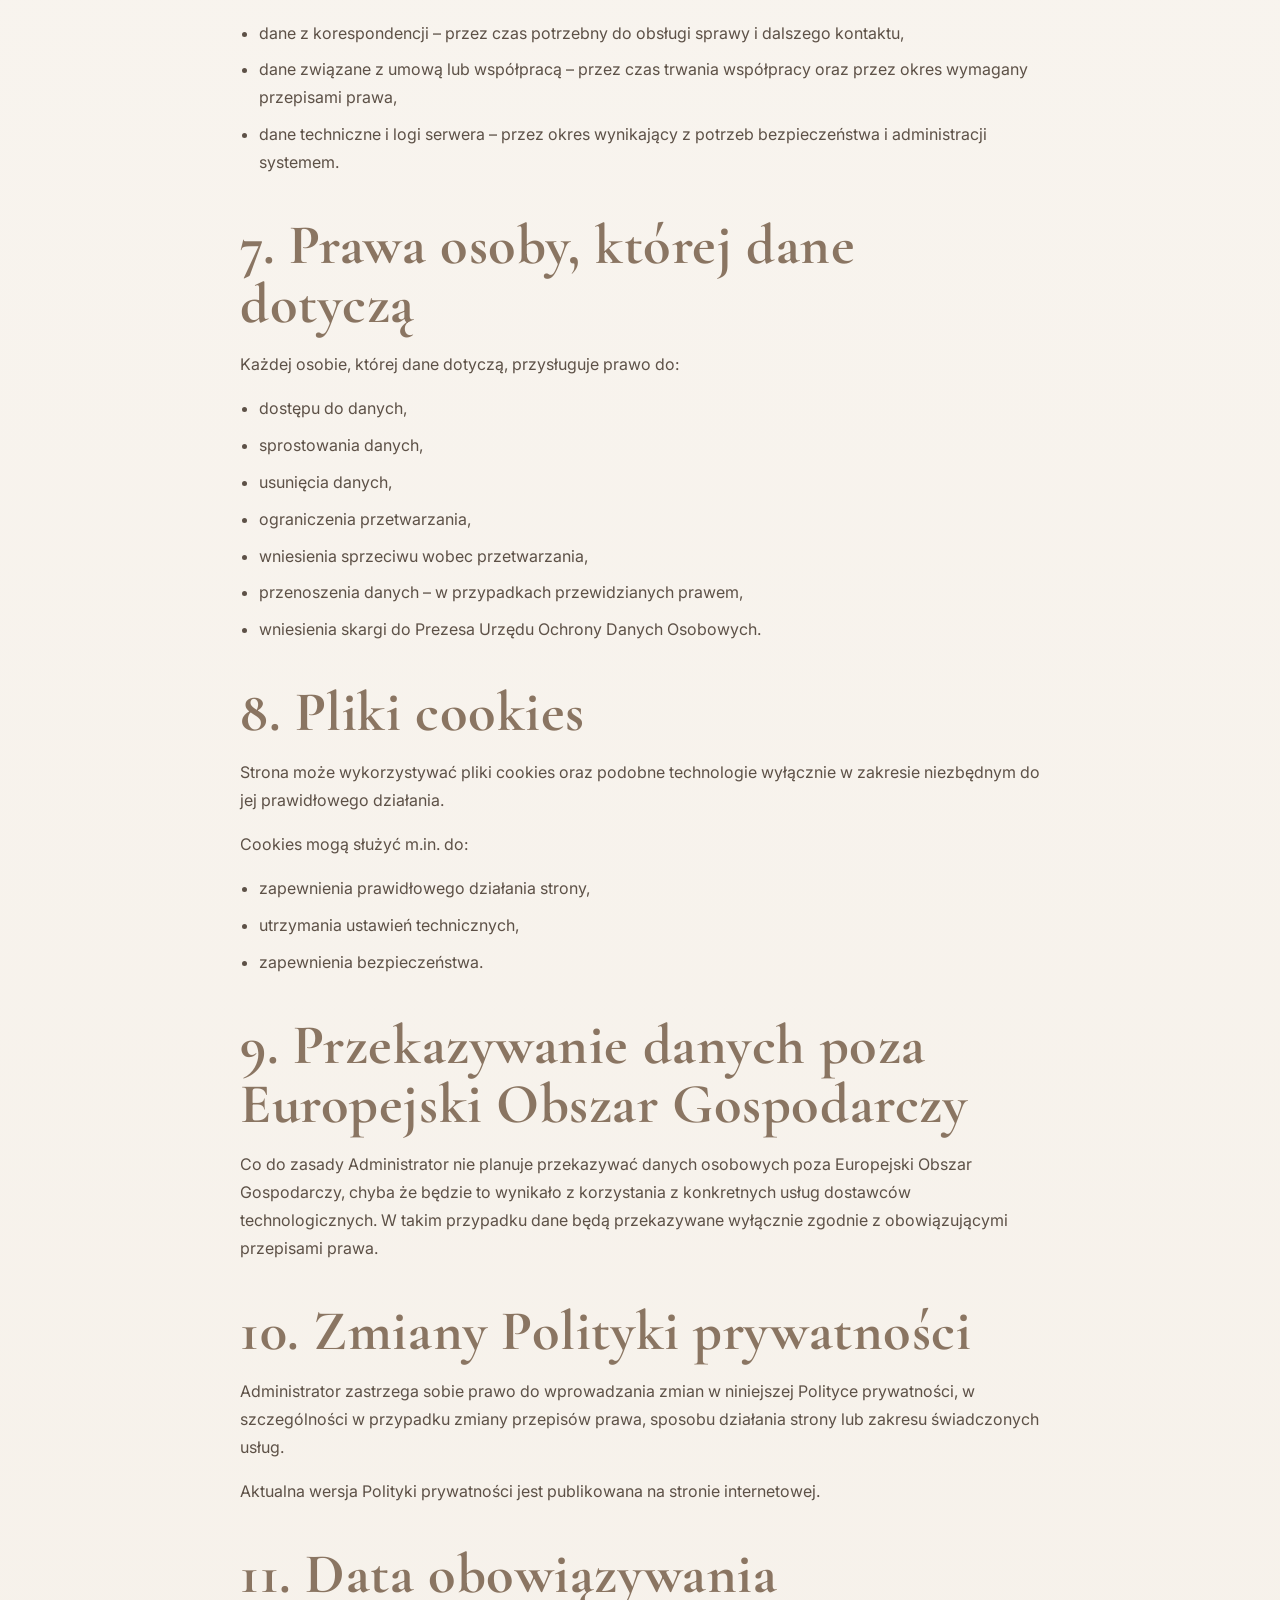
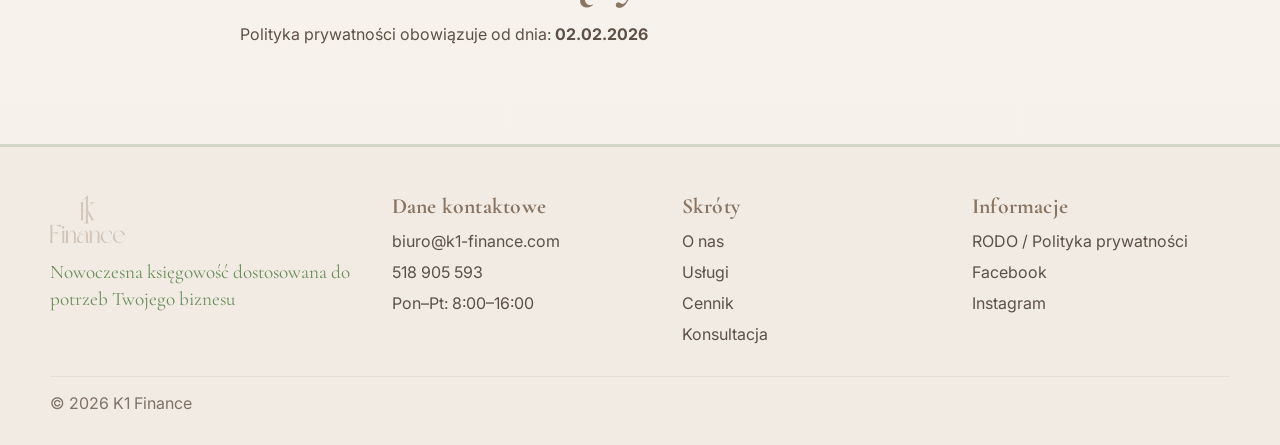
==== commit f269008f: "Privacy update" ====
--- a/privacy.html
+++ b/privacy.html
@@ -62,15 +62,15 @@
               Administratorem danych osobowych jest:
             </p>
             <p>
-              <strong>[pełna nazwa firmy]</strong><br />
-              adres: <strong>[adres]</strong><br />
-              NIP: <strong>[NIP]</strong><br />
-              e-mail: <a href="mailto:[e-mail kontaktowy]">[e-mail kontaktowy]</a><br />
-              tel.: <a href="tel:[telefon]">[telefon]</a>
+              <strong>Karolina Pająk K1 Finance</strong><br />
+              adres: <strong>Jawornik 512, 32-400 Myślenice</strong><br />
+              NIP: <strong>6812108558</strong><br />
+              e-mail: <a href="mailto:biuro@k1-finance.com">biuro@k1-finance.com</a><br />
+              tel.: <a href="tel:+48 518-905-593">+48 518-905-593</a>
             </p>
             <p>
               W sprawach dotyczących ochrony danych osobowych można skontaktować się z Administratorem
-              pod adresem e-mail: <a href="mailto:[e-mail kontaktowy]">[e-mail kontaktowy]</a>.
+              pod adresem e-mail: <a href="mailto:biuro@k1-finance.com">biuro@k1-finance.com</a>.
             </p>
 
             <h2>2. Zakres i cele przetwarzania danych</h2>
@@ -149,7 +149,7 @@
               w zakresie niezbędnym do realizacji celów przetwarzania, w szczególności:
             </p>
             <ul>
-              <li>dostawcy hostingu – <strong>[hostingodawca]</strong>,</li>
+              <li>dostawcy hostingu,</li>
               <li>dostawcy poczty elektronicznej,</li>
               <li>podmiotom świadczącym usługi informatyczne, prawne lub księgowe – jeżeli jest to niezbędne.</li>
             </ul>
@@ -190,16 +190,6 @@
               <li>utrzymania ustawień technicznych,</li>
               <li>zapewnienia bezpieczeństwa.</li>
             </ul>
-            <p>
-              Jeżeli na stronie nie są używane narzędzia analityczne, reklamowe ani zewnętrzne widgety
-              śledzące, osobny baner zgody może nie być wymagany.
-            </p>
-            <p>
-              Jeżeli w przyszłości na stronie zostaną wdrożone narzędzia takie jak Google Analytics,
-              Meta Pixel, osadzone mapy, filmy YouTube, czat lub inne zewnętrzne integracje,
-              treść niniejszej Polityki prywatności powinna zostać odpowiednio uzupełniona,
-              a w razie potrzeby należy wdrożyć mechanizm zarządzania zgodami cookies.
-            </p>
 
             <h2>9. Przekazywanie danych poza Europejski Obszar Gospodarczy</h2>
             <p>
@@ -219,7 +209,7 @@
 
             <h2>11. Data obowiązywania</h2>
             <p>
-              Polityka prywatności obowiązuje od dnia: <strong>[wpisać datę]</strong>
+              Polityka prywatności obowiązuje od dnia: <strong>02.02.2026</strong>
             </p>
           </div>
         </section>
@@ -239,7 +229,7 @@
             <ul class="footer__list">
               <li><a href="mailto:biuro@k1-finance.com">biuro@k1-finance.com</a></li>
               <li><a href="tel:+48518905593">518 905 593</a></li>
-              <li>Pon–pt: 8:00–16:00</li>
+              <li>Pon–Pt: 8:00–16:00</li>
             </ul>
           </div>
 
